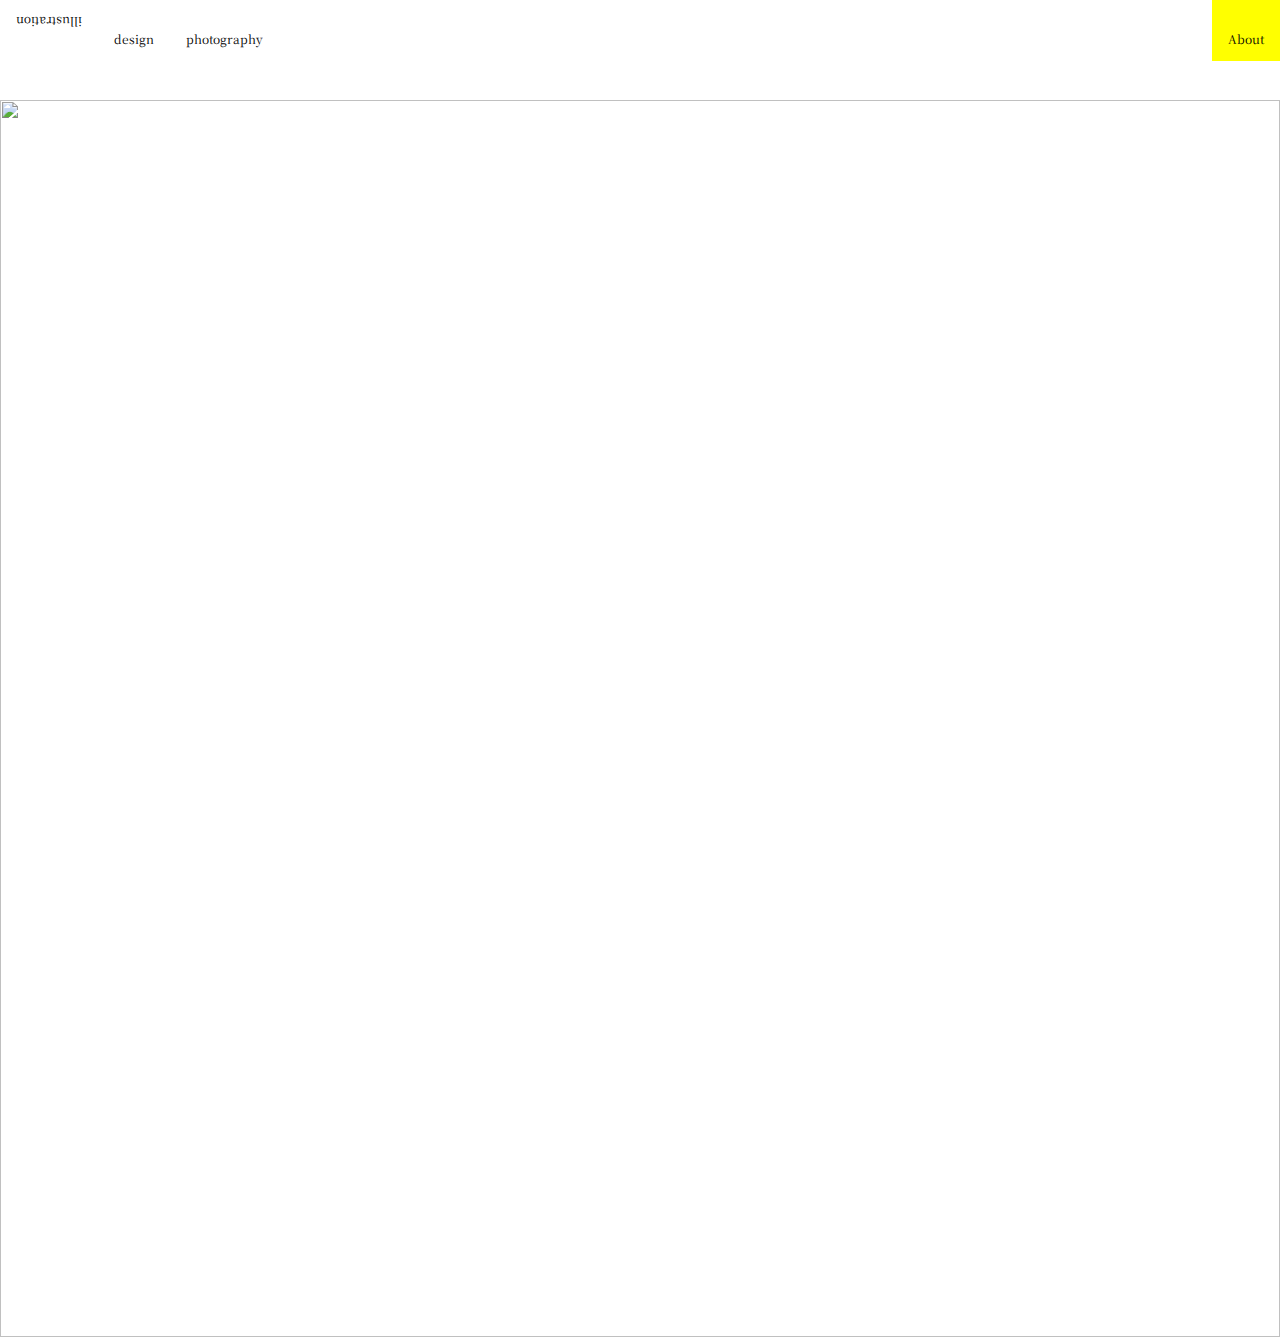
==== splashPage/index.html @ 9a6ba213 "progress on illustration page and graphic design page" ====
<html>
    <head>
        <link rel="stylesheet" href="basic.css">
        <link rel="stylesheet" href="style.css">
        <link href="https://fonts.googleapis.com/css?family=Noto+Serif+JP|Oswald" rel="stylesheet"> 


    </head>
    <body>
            <ul>
                    <li><a href="#illustration">illustration</a></li>
                    <li><a href="#design">design</a></li>
                    <li><a href="#photo">photography</a></li>
                    <li style="float:right"><a class="active" href="#about">About</a></li>
                  </ul>
        <div class="container">
            <div class="splashPhoto"><img src="skip.JPG"/></div>
        
    
        </div>
       
    </body>
---- splashPage/basic.css ----
*{
    margin: 0%;
    padding: 0%;
    
}

.myname{
    width:185px;
}
    
}
.container > div {
    display: flex;
    justify-content: center;
    align-items: center;
    
    
    
    
}

.container > div > img {
    width: 100%;
    height: 100%;
    object-fit: cover;
    padding-top:100px;
}

html, body {
    font-size: 12;
    font-family: 'Noto Serif JP', sans-serif;
}
ul {
    list-style-type: none;
    width: 100%;
    /* margin: 0;
    padding: 0; */
    overflow: hidden;
    background-color: white;
    position: fixed;
}

li {
    float: left;
}

li a {
    display: block;
    color: black;
    text-align: center;
    padding: 14px 16px;
    text-decoration: none;
    padding-top:30px;
}

li a:hover:not(.active) {
    /* text-decoration: line-through;
    text-decoration-color: yellow; */
    -webkit-transform:rotate(-180deg);
-moz-transform:rotate(-180deg);
-o-transform:rotate(-180deg);
transform:rotate(-180deg);
ms-filter:"progid:DXImageTransform.Microsoft.BasicImage(rotation=2)";
filter:progid:DXImageTransform.Microsoft.BasicImage(rotation=2);
}

.active {
    background-color:yellow;
}
---- splashPage/style.css ----
.container {
    display: grid;
    grid-gap: 8px;
    grid-template-columns: repeat(auto-fit, minmax(100px, 1fr));
    grid-auto-rows: 75px;
    grid-auto-flow: dense;
}




.splashPhoto {
    grid-column: span 10;
    grid-row: span 15;
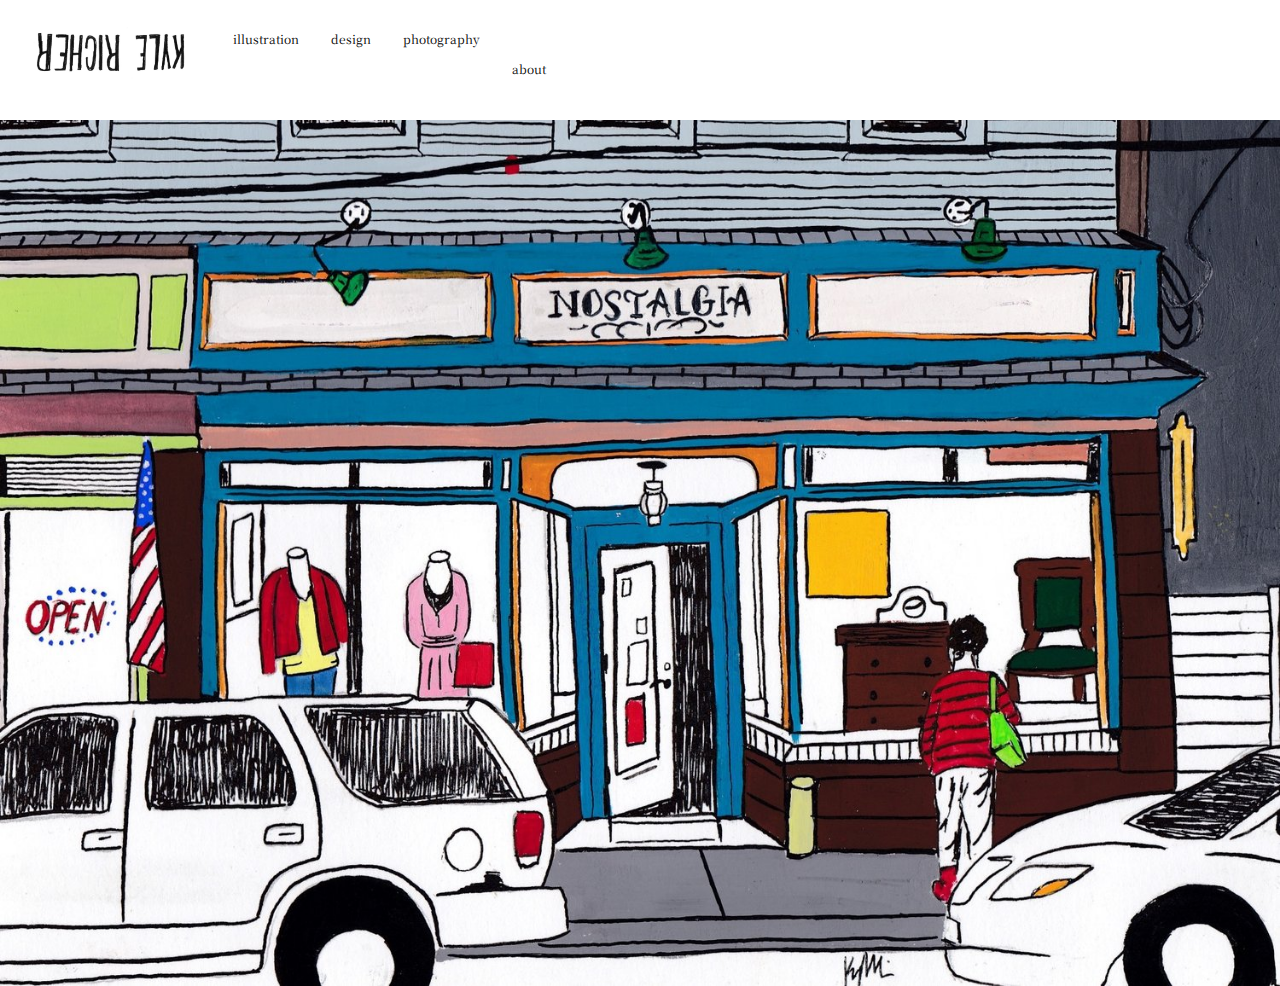
==== commit 695c02df: "Add files via upload" ====
--- a/splashPage/index.html
+++ b/splashPage/index.html
@@ -2,21 +2,54 @@
     <head>
         <link rel="stylesheet" href="basic.css">
         <link rel="stylesheet" href="style.css">
-        <link href="https://fonts.googleapis.com/css?family=Noto+Serif+JP|Oswald" rel="stylesheet"> 
-
+        <link href="https://fonts.googleapis.com/css?family=Noto+Serif+JP" rel="stylesheet"> 
+        
 
     </head>
     <body>
-            <ul>
-                    <li><a href="#illustration">illustration</a></li>
-                    <li><a href="#design">design</a></li>
-                    <li><a href="#photo">photography</a></li>
-                    <li style="float:right"><a class="active" href="#about">About</a></li>
-                  </ul>
-        <div class="container">
-            <div class="splashPhoto"><img src="skip.JPG"/></div>
+        <ul>    
+            <li><a href="file:///Users/kricher97/Desktop/portfolioSite/splashPage/index.html"><img class="myname" src="myname.jpg"/></a></li>
+            <li><a href="file:///Users/kricher97/Desktop/portfolioSite/illustrationGrid/index.html">illustration</a></li>
+            <li><a href="file:///Users/kricher97/Desktop/portfolioSite/graphicDesign2/index.html">design</a></li>
+            <li><a href="file:///Users/kricher97/Desktop/portfolioSite/photoGrid/index.html">photography</a></li>
+            <li><a class="nav" href="file:///Users/kricher97/Desktop/portfolioSite/aboutMee/index.html">about</a></li>
+        </ul>
+ 
+    
         
     
         </div>
        
     </body>
+
+    <html>
+
+<meta name="viewport" content="width=device-width, initial-scale=1">
+<link rel="stylesheet" href="https://www.w3schools.com/w3css/4/w3.css">
+<body>
+
+  <img class="mySlides w3-animate splashPhoto" src="nostalgia.jpeg" style="width:100%">
+  <img class="mySlides w3-animate splashPhoto" src="skip.JPG" style="width:100%">
+  <img class="mySlides w3-animate splashPhoto" src="seattlehand.jpg" style="width:100%">
+  
+</div>
+
+<script>
+var myIndex = 0;
+carousel();
+
+function carousel() {
+    var i;
+    var x = document.getElementsByClassName("mySlides");
+    for (i = 0; i < x.length; i++) {
+       x[i].style.display = "none";  
+    }
+    myIndex++;
+    if (myIndex > x.length) {myIndex = 1}    
+    x[myIndex-1].style.display = "block";  
+    setTimeout(carousel, 3000);    
+}
+</script>
+
+</body>
+</html>
--- a/splashPage/basic.css
+++ b/splashPage/basic.css
@@ -1,11 +1,16 @@
 *{
     margin: 0%;
     padding: 0%;
+    font-family: 'Noto Serif JP', sans-serif;
+    font-size: 12;
     
 }
 
 .myname{
     width:185px;
+    padding-right:10px;
+    padding-bottom:0px;
+    
 }
     
 }
@@ -13,17 +18,26 @@
     display: flex;
     justify-content: center;
     align-items: center;
+    font-family: 'Noto Serif JP', sans-serif;
     
     
     
     
+    
+}
+.nav{
+    padding-top:60px;
+    
+}
+.nav:hover{
+    padding-bottom:63px;
 }
 
 .container > div > img {
     width: 100%;
     height: 100%;
     object-fit: cover;
-    padding-top:100px;
+    padding-top:110px;
 }
 
 html, body {
@@ -38,6 +52,7 @@
     overflow: hidden;
     background-color: white;
     position: fixed;
+    z-index:2
 }
 
 li {
@@ -52,6 +67,15 @@
     text-decoration: none;
     padding-top:30px;
 }
+li a:hover:not(.active) {
+-webkit-transform:rotate(-180deg);
+-moz-transform:rotate(-180deg);
+-o-transform:rotate(-180deg);
+transform:rotate(-180deg);
+ms-filter:"progid:DXImageTransform.Microsoft.BasicImage(rotation=2)";
+filter:progid:DXImageTransform.Microsoft.BasicImage(rotation=2);
+
+}
 
 li a:hover:not(.active) {
     /* text-decoration: line-through;
@@ -64,6 +88,12 @@
 filter:progid:DXImageTransform.Microsoft.BasicImage(rotation=2);
 }
 
-.active {
-    background-color:yellow;
-}+.zoom {
+    transition: transform .1s; /* Animation */
+    width: auto;
+    height: auto;
+    margin: 0 auto;
+}
+
+.zoom:hover {
+    transform: scale(1.02); /* (150% zoom - Note: if the zoom is too large, it will go outside of the viewport) */--- a/splashPage/style.css
+++ b/splashPage/style.css
@@ -10,6 +10,7 @@
 
 
 
+
 .splashPhoto {
     grid-column: span 10;
     grid-row: span 15;
